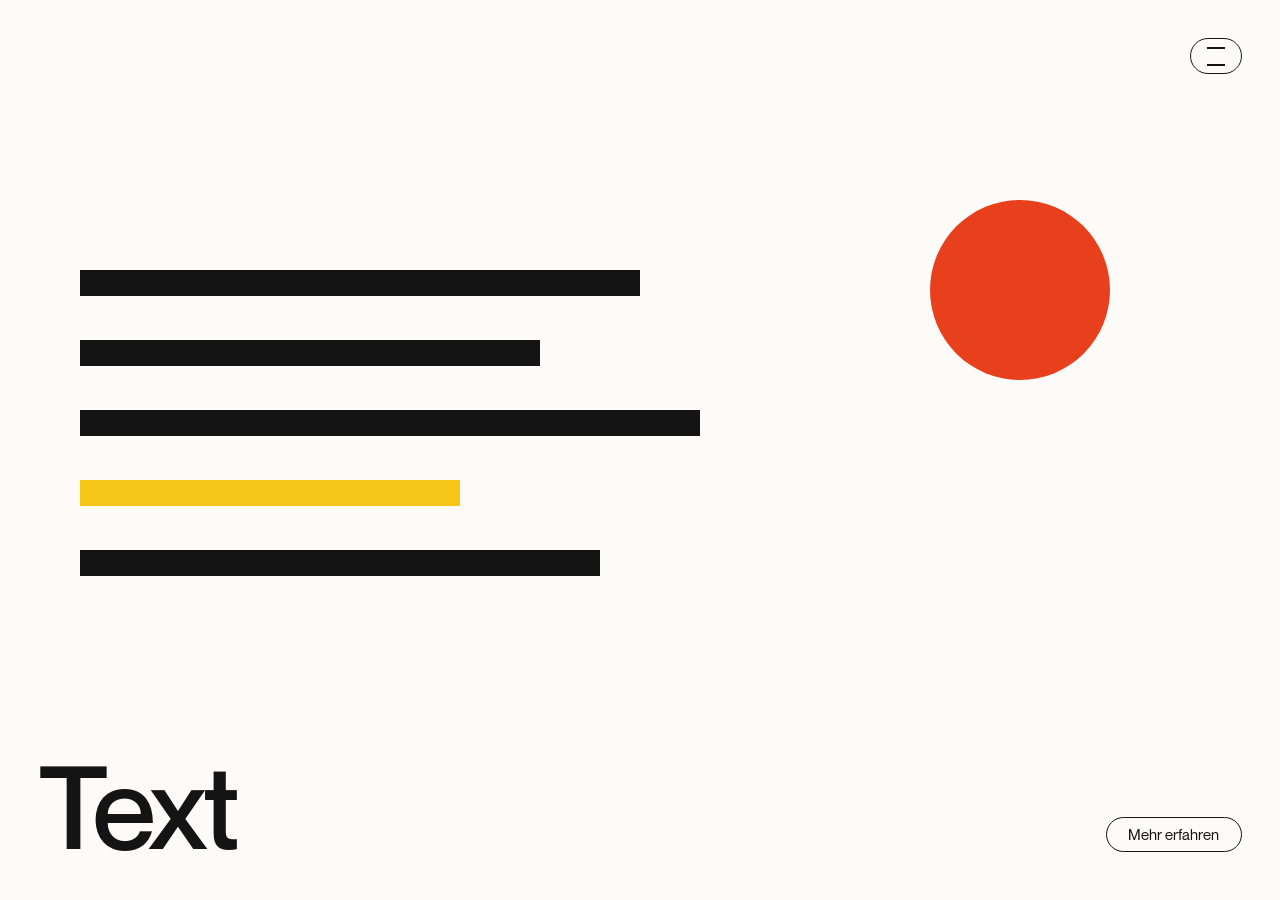
==== index.html @ 41379e9c "Startseite zeigt die drei Disziplinen: Text, Design, Musik Drei einrastende Sektionen mit eigener Ko" ====
<!doctype html>
<html lang="de">
	<head>
		<meta charset="utf-8" />
		<meta name="viewport" content="width=device-width, initial-scale=1" />
		<meta name="robots" content="noindex" />
		<title>Julian Thurner</title>
		<link rel="icon" href="favicon.svg" type="image/svg+xml" />
		<link rel="icon" href="favicon.png" type="image/png" sizes="96x96" />
		<link rel="apple-touch-icon" href="apple-touch-icon.png" />
		<link rel="stylesheet" href="styles.css" />
	</head>
	<body>
		<button class="menu-btn" aria-label="Menü" aria-expanded="false"></button>
		<nav class="overlay" aria-label="Hauptmenü">
			<a class="pill" href="/" aria-current="page">Arbeiten</a>
			<a class="pill" href="/about">Über</a>
			<a class="pill" href="/kontakt">Kontakt</a>
		</nav>

		<main class="snap">
			<!-- Text: Zeilen als schwarze Balken, der rote Punkt schwebt -->
			<section class="hero" id="text">
				<svg viewBox="0 0 1600 900" preserveAspectRatio="xMidYMid slice" aria-hidden="true">
					<g class="floaty">
						<circle cx="1180" cy="290" r="90" fill="var(--red)" />
					</g>
					<rect x="240" y="270" width="560" height="26" fill="var(--black)" />
					<rect x="240" y="340" width="460" height="26" fill="var(--black)" />
					<rect x="240" y="410" width="620" height="26" fill="var(--black)" />
					<rect x="240" y="480" width="380" height="26" fill="var(--yellow)" />
					<rect x="240" y="550" width="520" height="26" fill="var(--black)" />
				</svg>
				<h1>Text</h1>
				<button class="pill more" aria-expanded="false" aria-controls="text-info">Mehr erfahren</button>
				<div class="infobox" id="text-info">
					<div class="infobox-head">
						<h2>Text</h2>
						<span class="tag">Lyrik</span>
						<span class="tag">Prosa</span>
						<button class="close" aria-label="Schließen">×</button>
					</div>
					<p class="intro">
						Platzhaltertext: Hier folgt, was Worte hier sollen — eine kurze
						Einführung in die Textarbeiten.
					</p>
					<ul class="works-list">
						<li class="soon"><span class="idx">01</span> Erstes Projekt folgt</li>
						<li class="soon"><span class="idx">02</span> Zweites Projekt folgt</li>
					</ul>
				</div>
			</section>

			<!-- Design: die Bauhaus-Dreiheit Kreis, Quadrat, Dreieck -->
			<section class="hero on-blue" id="design">
				<svg viewBox="0 0 1600 900" preserveAspectRatio="xMidYMid slice" aria-hidden="true">
					<circle cx="560" cy="430" r="150" fill="var(--yellow)" />
					<rect class="spin" x="740" y="310" width="240" height="240" fill="var(--red)" />
					<path d="M 1060 550 L 1260 550 L 1160 380 Z" fill="var(--paper)" />
					<rect x="300" y="620" width="1000" height="7" fill="var(--paper)" />
				</svg>
				<h1>Design</h1>
				<button class="pill more" aria-expanded="false" aria-controls="design-info">Mehr erfahren</button>
				<div class="infobox" id="design-info">
					<div class="infobox-head">
						<h2>Design</h2>
						<span class="tag">3D</span>
						<span class="tag">Grafik</span>
						<span class="tag">Web</span>
						<button class="close" aria-label="Schließen">×</button>
					</div>
					<p class="intro">
						Platzhaltertext: Hier folgt eine kurze Einführung in die
						Designarbeiten.
					</p>
					<ul class="works-list">
						<li><span class="idx">01</span> Pendulum</li>
						<li><span class="idx">02</span> Mementum</li>
						<li><span class="idx">03</span> Liquid Pattern</li>
						<li><span class="idx">04</span> Das Eventcatering</li>
					</ul>
				</div>
			</section>

			<!-- Musik: Balken wie ein Pegel, dazu der gelbe Ton -->
			<section class="hero on-black" id="musik">
				<svg viewBox="0 0 1600 900" preserveAspectRatio="xMidYMid slice" aria-hidden="true">
					<g class="eq">
						<rect x="480" y="330" width="44" height="320" fill="var(--paper)" />
						<rect x="590" y="260" width="44" height="390" fill="var(--yellow)" />
						<rect x="700" y="380" width="44" height="270" fill="var(--paper)" />
						<rect x="810" y="300" width="44" height="350" fill="var(--paper)" />
						<rect x="920" y="240" width="44" height="410" fill="var(--yellow)" />
						<rect x="1030" y="360" width="44" height="290" fill="var(--paper)" />
					</g>
					<circle cx="1180" cy="320" r="60" fill="var(--red)" />
					<rect x="420" y="650" width="760" height="7" fill="var(--paper)" />
				</svg>
				<h1>Musik</h1>
				<button class="pill more" aria-expanded="false" aria-controls="musik-info">Mehr erfahren</button>
				<div class="infobox" id="musik-info">
					<div class="infobox-head">
						<h2>Musik</h2>
						<span class="tag">Komposition</span>
						<span class="tag">Sound</span>
						<button class="close" aria-label="Schließen">×</button>
					</div>
					<p class="intro">
						Platzhaltertext: Hier folgt eine kurze Einführung in die
						Musikarbeiten — bald auch zum Anhören direkt auf der Seite.
					</p>
					<ul class="works-list">
						<li class="soon"><span class="idx">01</span> Erstes Projekt folgt</li>
						<li class="soon"><span class="idx">02</span> Zweites Projekt folgt</li>
					</ul>
				</div>
			</section>
		</main>

		<script src="script.js"></script>
	</body>
</html>
---- styles.css ----
/* Reduziertes Bauhaus, Kandinsky-Farben — Aufbau nach der Webflow-Vorlage */

@font-face {
	font-family: "Neue Montreal";
	src: url("fonts/NeueMontreal-Regular.otf") format("opentype");
	font-weight: 400;
	font-style: normal;
	font-display: swap;
}
@font-face {
	font-family: "Neue Montreal";
	src: url("fonts/NeueMontreal-Medium.otf") format("opentype");
	font-weight: 500;
	font-style: normal;
	font-display: swap;
}

:root {
	--paper: #fcfbf8;
	--black: #141414;
	--blue: #2440c9;
	--red: #e8401c;
	--yellow: #f5c518;
	--line: 1.5px;
	--pad: clamp(1.25rem, 3vw, 2.5rem);
}

* {
	box-sizing: border-box;
}
html {
	-webkit-text-size-adjust: 100%;
	text-size-adjust: 100%;
	scroll-behavior: smooth;
}
body {
	margin: 0;
	background: var(--paper);
	color: var(--black);
	font-family: "Neue Montreal", ui-sans-serif, system-ui, sans-serif;
	font-weight: 400;
	line-height: 1.5;
	-webkit-font-smoothing: antialiased;
	-moz-osx-font-smoothing: grayscale;
}
body.menu-open {
	overflow: hidden;
}

/* Pillen: die eine Grundform der Vorlage */
.pill {
	display: inline-block;
	border: var(--line) solid currentColor;
	border-radius: 999px;
	padding: 0.5em 1.4em;
	color: inherit;
	text-decoration: none;
	font-size: 0.95rem;
	background: none;
	font-family: inherit;
	cursor: pointer;
}
.pill:hover {
	background: var(--yellow);
	color: var(--black);
	border-color: var(--black);
}

/* Menü: runder Knopf oben rechts, schwarzes Vollbild-Overlay */
.menu-btn {
	position: fixed;
	top: var(--pad);
	right: var(--pad);
	z-index: 30;
	width: 52px;
	height: 36px;
	border: var(--line) solid var(--black);
	border-radius: 999px;
	background: var(--paper);
	cursor: pointer;
	display: grid;
	place-items: center;
	gap: 0;
	padding: 0;
}
.menu-btn::before,
.menu-btn::after {
	content: "";
	width: 18px;
	height: var(--line);
	background: var(--black);
	margin: 2.5px 0;
	transition: transform 0.25s ease;
}
body.menu-open .menu-btn::before {
	transform: translateY(3.25px) rotate(45deg);
}
body.menu-open .menu-btn::after {
	transform: translateY(-3.25px) rotate(-45deg);
}
.overlay {
	position: fixed;
	inset: 0;
	z-index: 20;
	background: var(--black);
	color: var(--paper);
	display: grid;
	align-content: end;
	justify-items: start;
	gap: 1rem;
	padding: var(--pad);
	visibility: hidden;
	opacity: 0;
	transition: opacity 0.25s ease, visibility 0.25s ease;
}
body.menu-open .overlay {
	visibility: visible;
	opacity: 1;
}
.overlay a {
	font-size: clamp(1.6rem, 4vw, 2.6rem);
	font-weight: 500;
	padding: 0.35em 1em;
}
.overlay a[aria-current="page"] {
	color: var(--yellow);
}

/* Arbeiten: Scroll-Container, in dem jede Sektion einrastet */
main.snap {
	height: 100svh;
	overflow-y: auto;
	scroll-snap-type: y mandatory;
	overscroll-behavior: none;
}
.hero {
	scroll-snap-align: start;
	position: relative;
	height: 100svh;
	display: flex;
	align-items: flex-end;
	justify-content: space-between;
	gap: 1rem;
	padding: var(--pad);
	overflow: hidden;
}
.hero > svg {
	position: absolute;
	inset: 0;
	width: 100%;
	height: 100%;
}
.hero h1,
.hero .more {
	position: relative;
	z-index: 1;
}
.hero h1 {
	margin: 0;
	font-weight: 500;
	font-size: clamp(2.8rem, 9vw, 8rem);
	line-height: 0.95;
	letter-spacing: -0.03em;
	max-width: 12ch;
}
.hero .more {
	flex: none;
	margin-bottom: 0.6rem;
}
.hero.on-blue {
	background: var(--blue);
	color: var(--paper);
}
.hero.on-black {
	background: var(--black);
	color: var(--paper);
}
.hero.on-red {
	background: var(--red);
	color: var(--paper);
}

/* Infobox: Panel, das im Hero von unten hochfährt;
   oben bleibt ein Streifen des Bilds sichtbar */
.infobox {
	position: absolute;
	left: 0;
	right: 0;
	bottom: 0;
	height: calc(100% - 3.5rem);
	z-index: 2;
	background: var(--paper);
	color: var(--black);
	border-radius: 14px 14px 0 0;
	padding: var(--pad);
	display: grid;
	align-content: start;
	gap: 2.5rem;
	overflow-y: auto;
	transform: translateY(103%);
	transition: transform 0.5s cubic-bezier(0.33, 1, 0.36, 1);
}
.hero.open .infobox {
	transform: translateY(0);
}
.infobox-head {
	display: flex;
	align-items: center;
	gap: 1.25rem;
}
.infobox h2 {
	margin: 0;
	font-weight: 500;
	font-size: clamp(1.8rem, 4vw, 3.2rem);
	line-height: 1;
	letter-spacing: -0.02em;
}
.infobox .tag {
	font-size: 0.8rem;
	letter-spacing: 0.04em;
	border: var(--line) solid var(--black);
	border-radius: 999px;
	padding: 0.3em 1em;
}
.infobox .close {
	margin-left: auto;
	border: 0;
	background: none;
	color: inherit;
	font: inherit;
	font-size: 1.8rem;
	line-height: 1;
	cursor: pointer;
	padding: 0.2em 0.4em;
}
.infobox .close:hover {
	color: var(--red);
}
.infobox .cols {
	display: grid;
	grid-template-columns: repeat(auto-fit, minmax(280px, 1fr));
	gap: 2rem;
	max-width: 72rem;
}
.infobox .cols p,
.infobox .intro {
	margin: 0;
	max-width: 40rem;
}

/* Werkliste im Panel */
.works-list {
	list-style: none;
	margin: 0;
	padding: 0;
	max-width: 72rem;
}
.works-list li {
	display: flex;
	align-items: baseline;
	gap: 1.25rem;
	padding: 1.1rem 0;
	border-bottom: var(--line) solid var(--black);
	font-size: clamp(1.3rem, 2.6vw, 2rem);
	font-weight: 500;
	letter-spacing: -0.01em;
}
.works-list li:first-child {
	border-top: var(--line) solid var(--black);
}
.works-list .idx {
	font-size: 0.85rem;
	font-weight: 400;
	letter-spacing: 0.05em;
}
.works-list li.soon {
	font-weight: 400;
	opacity: 0.45;
}

/* Unterseiten */
.page {
	min-height: 100svh;
	padding: var(--pad);
	display: grid;
	align-content: end;
	gap: 2.5rem;
}
.page.center {
	align-content: center;
}
.page h1 {
	font-weight: 500;
	font-size: clamp(2.6rem, 7vw, 6rem);
	line-height: 0.95;
	letter-spacing: -0.03em;
	margin: 0;
}
.page .accent {
	width: clamp(3rem, 8vw, 6rem);
	height: clamp(3rem, 8vw, 6rem);
}
.page .cols {
	display: grid;
	grid-template-columns: repeat(auto-fit, minmax(260px, 1fr));
	gap: 2rem;
	max-width: 70rem;
}
.page .cols p {
	margin: 0;
	max-width: 38rem;
}
.page a {
	color: inherit;
}

/* Kontakt: große Zeilen-Labels, Linie statt Kasten, Senden unten rechts */
form.contact {
	display: grid;
	gap: 2.4rem;
	width: min(100%, 46rem);
	margin-inline: auto;
}
form.contact label {
	display: grid;
	grid-template-columns: minmax(9ch, auto) 1fr;
	align-items: end;
	gap: 1.5rem;
	font-size: clamp(1.4rem, 3vw, 2.1rem);
	font-weight: 400;
	letter-spacing: 0.02em;
}
form.contact input,
form.contact textarea {
	border: 0;
	border-bottom: var(--line) solid var(--black);
	background: none;
	font: inherit;
	font-size: 1.05rem;
	color: inherit;
	padding: 0.35em 0;
	border-radius: 0;
	min-width: 0;
}
form.contact textarea {
	min-height: 6.5rem;
	resize: vertical;
}
form.contact input:focus-visible,
form.contact textarea:focus-visible {
	outline: none;
	border-bottom-color: var(--blue);
	box-shadow: 0 var(--line) 0 0 var(--blue);
}
form.contact button {
	justify-self: end;
	font-size: 1.05rem;
}

@media (max-width: 540px) {
	form.contact label {
		grid-template-columns: 1fr;
		align-items: start;
		gap: 0.4rem;
	}
}

@media (prefers-reduced-motion: reduce) {
	.swing,
	.lean,
	.turn,
	.floaty,
	.spin,
	.eq rect {
		animation: none;
	}
	html {
		scroll-behavior: auto;
	}
	.overlay,
	.menu-btn::before,
	.menu-btn::after,
	.infobox {
		transition: none;
	}
}

/* Kompositionen: wenig, langsam */
.swing {
	transform-origin: 800px 0;
	animation: swing 5.2s ease-in-out infinite alternate;
}
@keyframes swing {
	from {
		transform: rotate(-7deg);
	}
	to {
		transform: rotate(7deg);
	}
}
.lean {
	transform-origin: 620px 760px;
	animation: lean 7s ease-in-out infinite alternate;
}
@keyframes lean {
	from {
		transform: rotate(0deg);
	}
	to {
		transform: rotate(-10deg);
	}
}
.turn {
	transform-origin: 800px 450px;
	animation: turn 90s linear infinite;
}
@keyframes turn {
	to {
		transform: rotate(360deg);
	}
}
.floaty {
	animation: floaty 9s ease-in-out infinite alternate;
}
@keyframes floaty {
	from {
		transform: translateY(0);
	}
	to {
		transform: translateY(-26px);
	}
}
.spin {
	transform-box: fill-box;
	transform-origin: center;
	animation: turn 70s linear infinite;
}
.eq rect {
	transform-box: fill-box;
	transform-origin: center bottom;
	animation: eq ease-in-out infinite alternate;
}
.eq rect:nth-of-type(1) { animation-duration: 2.3s; }
.eq rect:nth-of-type(2) { animation-duration: 1.7s; animation-delay: -0.6s; }
.eq rect:nth-of-type(3) { animation-duration: 2.9s; animation-delay: -1.1s; }
.eq rect:nth-of-type(4) { animation-duration: 1.9s; animation-delay: -0.3s; }
.eq rect:nth-of-type(5) { animation-duration: 2.5s; animation-delay: -1.6s; }
.eq rect:nth-of-type(6) { animation-duration: 2.1s; animation-delay: -0.9s; }
@keyframes eq {
	from {
		transform: scaleY(0.25);
	}
	to {
		transform: scaleY(1);
	}
}

:focus-visible {
	outline: 2px solid var(--blue);
	outline-offset: 3px;
}
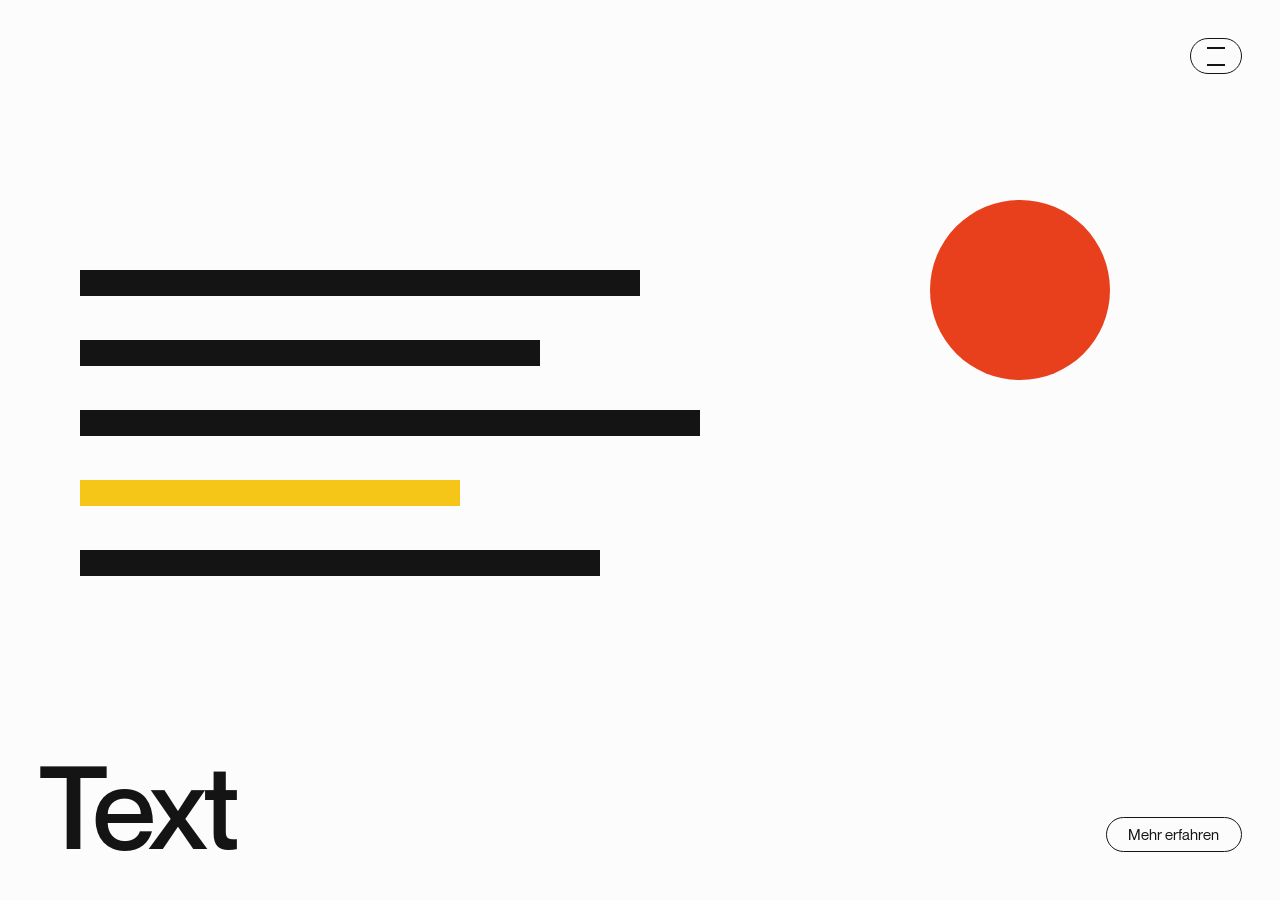
==== commit 3c638e9c: "Drei echte Aufnahmen eingespielt, Improvisationen heißen untitled Die Journal-Aufnahmen vom 16., 22." ====
--- a/index.html
+++ b/index.html
@@ -14,6 +14,7 @@
 		<button class="menu-btn" aria-label="Menü" aria-expanded="false"></button>
 		<nav class="overlay" aria-label="Hauptmenü">
 			<a class="pill" href="/" aria-current="page">Arbeiten</a>
+			<a class="pill" href="/musik">Musik</a>
 			<a class="pill" href="/about">Über</a>
 			<a class="pill" href="/kontakt">Kontakt</a>
 		</nav>
@@ -107,12 +108,15 @@
 					</div>
 					<p class="intro">
 						Platzhaltertext: Hier folgt eine kurze Einführung in die
-						Musikarbeiten — bald auch zum Anhören direkt auf der Seite.
+						Musikarbeiten.
 					</p>
 					<ul class="works-list">
-						<li class="soon"><span class="idx">01</span> Erstes Projekt folgt</li>
-						<li class="soon"><span class="idx">02</span> Zweites Projekt folgt</li>
+						<li><span class="idx">01</span> 18.11.2026 <span class="paren">(</span>untitled<span class="paren">)</span></li>
+						<li><span class="idx">02</span> Consolation No. 3 <span class="paren">(</span>Liszt<span class="paren">)</span></li>
+						<li><span class="idx">03</span> 14.10.2026 <span class="paren">(</span>untitled<span class="paren">)</span></li>
+						<li><span class="idx">04</span> 14.10.2026 <span class="paren">(</span>untitled<span class="paren">)</span></li>
 					</ul>
+					<a class="pill" href="/musik">Zum Anhören</a>
 				</div>
 			</section>
 		</main>
--- a/styles.css
+++ b/styles.css
@@ -1,5 +1,12 @@
 /* Reduziertes Bauhaus, Kandinsky-Farben — Aufbau nach der Webflow-Vorlage */
 
+@font-face {
+	font-family: "Neue Montreal";
+	src: url("fonts/NeueMontreal-Light.otf") format("opentype");
+	font-weight: 300;
+	font-style: normal;
+	font-display: swap;
+}
 @font-face {
 	font-family: "Neue Montreal";
 	src: url("fonts/NeueMontreal-Regular.otf") format("opentype");
@@ -16,7 +23,7 @@
 }
 
 :root {
-	--paper: #fcfbf8;
+	--paper: #fcfcfc;
 	--black: #141414;
 	--blue: #2440c9;
 	--red: #e8401c;
@@ -314,6 +321,69 @@
 	color: inherit;
 }
 
+/* Hörseite: große Titel links, kleines "play" rechts, viel Luft */
+.listen {
+	align-content: start;
+	gap: 0;
+	padding-top: var(--pad);
+}
+.listen-head {
+	display: flex;
+	justify-content: space-between;
+	font-family: ui-monospace, "SF Mono", Menlo, monospace;
+	font-size: 0.72rem;
+	letter-spacing: 0.06em;
+	margin-bottom: clamp(3rem, 12vh, 8rem);
+	/* rechts Platz für den Menüknopf */
+	padding-right: 5.5rem;
+}
+.tracks {
+	list-style: none;
+	margin: 0;
+	padding: 0;
+	display: grid;
+	gap: clamp(1.2rem, 4.5vh, 3rem);
+}
+.track {
+	position: relative;
+	display: flex;
+	align-items: baseline;
+	justify-content: space-between;
+	gap: 2rem;
+}
+.t-title {
+	font-size: clamp(1.9rem, 5vw, 4.2rem);
+	letter-spacing: -0.02em;
+	line-height: 1.1;
+}
+/* Klammern im Light-Schnitt */
+.paren {
+	font-weight: 300;
+}
+.t-btn {
+	border: 0;
+	background: none;
+	font: inherit;
+	font-size: 0.95rem;
+	color: inherit;
+	cursor: pointer;
+	padding: 0.3em 0;
+	flex: none;
+}
+.t-btn:hover {
+	text-decoration: underline;
+	text-underline-offset: 0.25em;
+}
+.track .t-bar {
+	position: absolute;
+	left: 0;
+	bottom: -0.35rem;
+	height: 3px;
+	width: var(--p, 0%);
+	background: var(--red);
+	pointer-events: none;
+}
+
 /* Kontakt: große Zeilen-Labels, Linie statt Kasten, Senden unten rechts */
 form.contact {
 	display: grid;
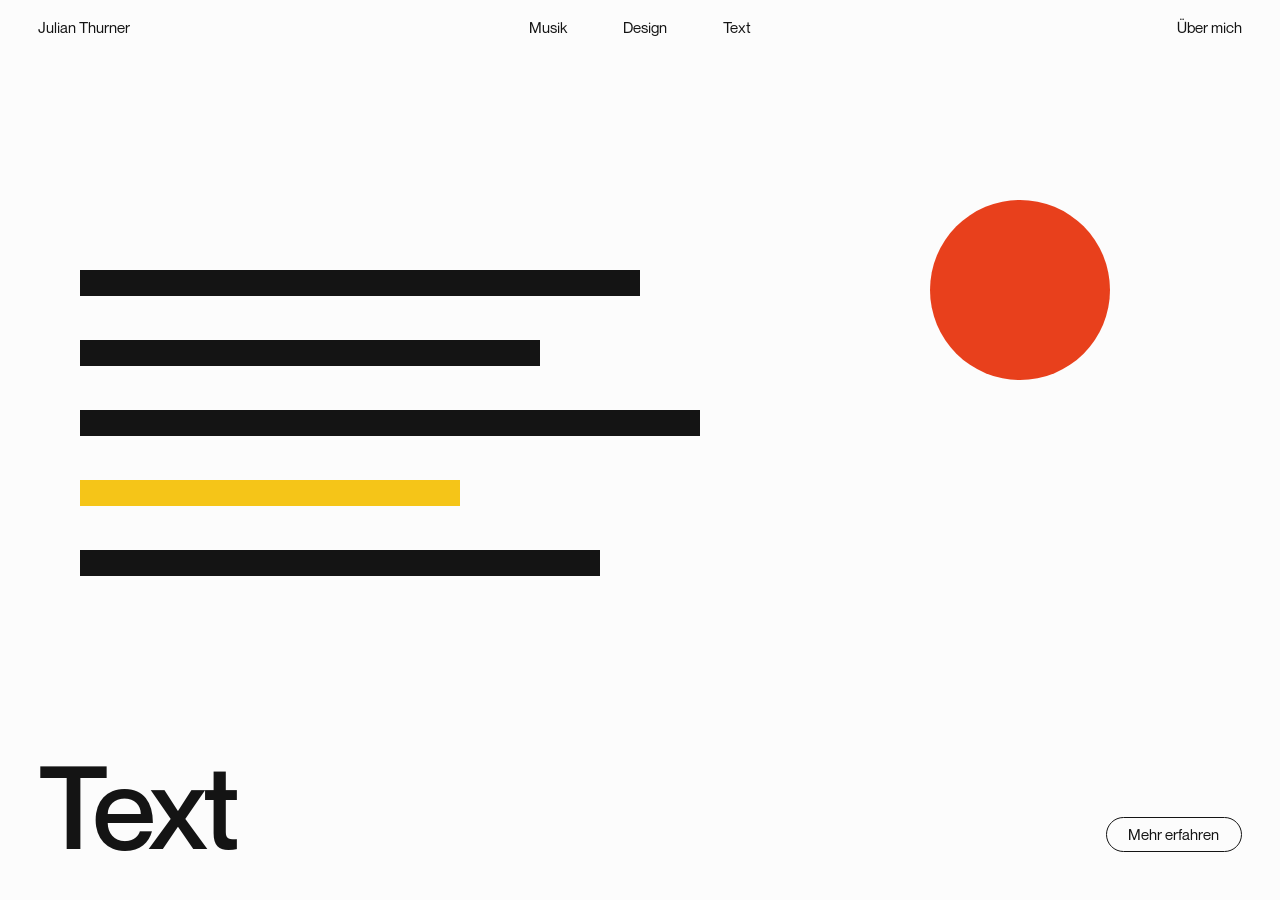
==== commit 9a4c2fae: "Jukebox-Hörmodus, Punkt-Visuals, Watte-Gefühl, feste Menüleiste Beim Abspielen blendet erst die List" ====
--- a/index.html
+++ b/index.html
@@ -11,13 +11,16 @@
 		<link rel="stylesheet" href="styles.css" />
 	</head>
 	<body>
-		<button class="menu-btn" aria-label="Menü" aria-expanded="false"></button>
-		<nav class="overlay" aria-label="Hauptmenü">
-			<a class="pill" href="/" aria-current="page">Arbeiten</a>
-			<a class="pill" href="/musik">Musik</a>
-			<a class="pill" href="/about">Über</a>
-			<a class="pill" href="/kontakt">Kontakt</a>
-		</nav>
+		<header class="topbar">
+			<a class="wordmark" href="/">Julian Thurner</a>
+			<nav>
+				<a href="/musik">Musik</a>
+				<a href="/#design">Design</a>
+				<a href="/#text">Text</a>
+			</nav>
+			<a href="/about">Über mich</a>
+		</header>
+		<div id="cursor" aria-hidden="true"></div>
 
 		<main class="snap">
 			<!-- Text: Zeilen als schwarze Balken, der rote Punkt schwebt -->
@@ -111,10 +114,10 @@
 						Musikarbeiten.
 					</p>
 					<ul class="works-list">
-						<li><span class="idx">01</span> 18.11.2026 <span class="paren">(</span>untitled<span class="paren">)</span></li>
+						<li><span class="idx">01</span> untitled <span class="paren">(</span>18.11.2026<span class="paren">)</span></li>
 						<li><span class="idx">02</span> Consolation No. 3 <span class="paren">(</span>Liszt<span class="paren">)</span></li>
-						<li><span class="idx">03</span> 14.10.2026 <span class="paren">(</span>untitled<span class="paren">)</span></li>
-						<li><span class="idx">04</span> 14.10.2026 <span class="paren">(</span>untitled<span class="paren">)</span></li>
+						<li><span class="idx">03</span> untitled <span class="paren">(</span>14.10.2026<span class="paren">)</span></li>
+						<li><span class="idx">04</span> untitled <span class="paren">(</span>14.10.2026<span class="paren">)</span></li>
 					</ul>
 					<a class="pill" href="/musik">Zum Anhören</a>
 				</div>
--- a/styles.css
+++ b/styles.css
@@ -50,7 +50,8 @@
 	-webkit-font-smoothing: antialiased;
 	-moz-osx-font-smoothing: grayscale;
 }
-body.menu-open {
+body.menu-open,
+body.listening {
 	overflow: hidden;
 }
 
@@ -73,64 +74,35 @@
 	border-color: var(--black);
 }
 
-/* Menü: runder Knopf oben rechts, schwarzes Vollbild-Overlay */
-.menu-btn {
+/* Feste Menüleiste oben: Name links, Disziplinen mittig, Über rechts */
+.topbar {
 	position: fixed;
-	top: var(--pad);
-	right: var(--pad);
+	inset: 0 0 auto 0;
 	z-index: 30;
-	width: 52px;
-	height: 36px;
-	border: var(--line) solid var(--black);
-	border-radius: 999px;
+	display: flex;
+	justify-content: space-between;
+	align-items: center;
+	padding: 1rem var(--pad);
 	background: var(--paper);
-	cursor: pointer;
-	display: grid;
-	place-items: center;
-	gap: 0;
-	padding: 0;
-}
-.menu-btn::before,
-.menu-btn::after {
-	content: "";
-	width: 18px;
-	height: var(--line);
-	background: var(--black);
-	margin: 2.5px 0;
-	transition: transform 0.25s ease;
-}
-body.menu-open .menu-btn::before {
-	transform: translateY(3.25px) rotate(45deg);
-}
-body.menu-open .menu-btn::after {
-	transform: translateY(-3.25px) rotate(-45deg);
-}
-.overlay {
-	position: fixed;
-	inset: 0;
-	z-index: 20;
-	background: var(--black);
-	color: var(--paper);
-	display: grid;
-	align-content: end;
-	justify-items: start;
-	gap: 1rem;
-	padding: var(--pad);
-	visibility: hidden;
-	opacity: 0;
-	transition: opacity 0.25s ease, visibility 0.25s ease;
-}
-body.menu-open .overlay {
-	visibility: visible;
-	opacity: 1;
-}
-.overlay a {
-	font-size: clamp(1.6rem, 4vw, 2.6rem);
+	font-size: 0.95rem;
+}
+.topbar a {
+	color: inherit;
+	text-decoration: none;
+}
+.topbar a:hover {
+	text-decoration: underline;
+	text-underline-offset: 0.25em;
+}
+.topbar nav {
+	position: absolute;
+	left: 50%;
+	transform: translateX(-50%);
+	display: flex;
+	gap: clamp(1.25rem, 5vw, 3.5rem);
+}
+.topbar a[aria-current="page"] {
 	font-weight: 500;
-	padding: 0.35em 1em;
-}
-.overlay a[aria-current="page"] {
-	color: var(--yellow);
 }
 
 /* Arbeiten: Scroll-Container, in dem jede Sektion einrastet */
@@ -289,6 +261,7 @@
 .page {
 	min-height: 100svh;
 	padding: var(--pad);
+	padding-top: calc(var(--pad) + 2.6rem);
 	display: grid;
 	align-content: end;
 	gap: 2.5rem;
@@ -326,6 +299,51 @@
 	align-content: start;
 	gap: 0;
 	padding-top: var(--pad);
+	/* kein eigener Stapelkontext: der Differenz-Modus der laufenden
+	   Zeile muss die p5-Leinwand dahinter sehen können */
+	position: relative;
+}
+
+/* Hörmodus: die Liste blendet langsam aus, nur der laufende Titel
+   bleibt, dahinter erscheint das p5-Visual */
+#viz {
+	position: fixed;
+	inset: 0;
+	z-index: 0;
+	opacity: 0;
+	transition: opacity 2.4s ease;
+	pointer-events: none;
+}
+body.viz-in #viz {
+	opacity: 1;
+	transition: opacity 1.2s ease;
+}
+/* Rückweg (Pause) deutlich weicher als der Hinweg */
+.listen-head {
+	transition: opacity 2.2s ease;
+}
+.track {
+	transition: opacity 2.2s ease, transform 0.9s cubic-bezier(0.33, 1, 0.36, 1);
+}
+body.listening .listen-head,
+body.listening .track {
+	transition: opacity 1.1s ease, transform 0.9s cubic-bezier(0.33, 1, 0.36, 1);
+}
+body.listening .listen-head,
+body.listening .track:not(.current) {
+	opacity: 0;
+	pointer-events: none;
+}
+/* lesbar auf jedem Visual: Differenz-Modus macht die Zeile
+   auf dunklem Grund weiß, auf hellem dunkel */
+body.listening .track.current {
+	position: relative;
+	z-index: 2;
+	color: #fff;
+	mix-blend-mode: difference;
+}
+body.listening .track.current .t-bar {
+	background: #fff;
 }
 .listen-head {
 	display: flex;
@@ -334,13 +352,13 @@
 	font-size: 0.72rem;
 	letter-spacing: 0.06em;
 	margin-bottom: clamp(3rem, 12vh, 8rem);
-	/* rechts Platz für den Menüknopf */
-	padding-right: 5.5rem;
 }
 .tracks {
 	list-style: none;
 	margin: 0;
-	padding: 0;
+	/* Puffer oben und unten: jede Zeile kann per Scrollen exakt in
+	   der Bildschirmmitte stehen, auch die erste und die letzte */
+	padding: max(0px, calc(50svh - 10rem)) 0 50svh;
 	display: grid;
 	gap: clamp(1.2rem, 4.5vh, 3rem);
 }
@@ -525,6 +543,34 @@
 	}
 }
 
+/* Eigener Cursor: schwarzer Punkt, zieht wie durch Watte hinterher */
+@media (pointer: fine) {
+	html,
+	body,
+	a,
+	button {
+		cursor: none;
+	}
+}
+#cursor {
+	position: fixed;
+	top: 0;
+	left: 0;
+	width: 10px;
+	height: 10px;
+	border-radius: 50%;
+	background: var(--black);
+	pointer-events: none;
+	opacity: 0;
+	transition: opacity 0.3s ease;
+	z-index: 40;
+}
+@media (pointer: coarse) {
+	#cursor {
+		display: none;
+	}
+}
+
 :focus-visible {
 	outline: 2px solid var(--blue);
 	outline-offset: 3px;
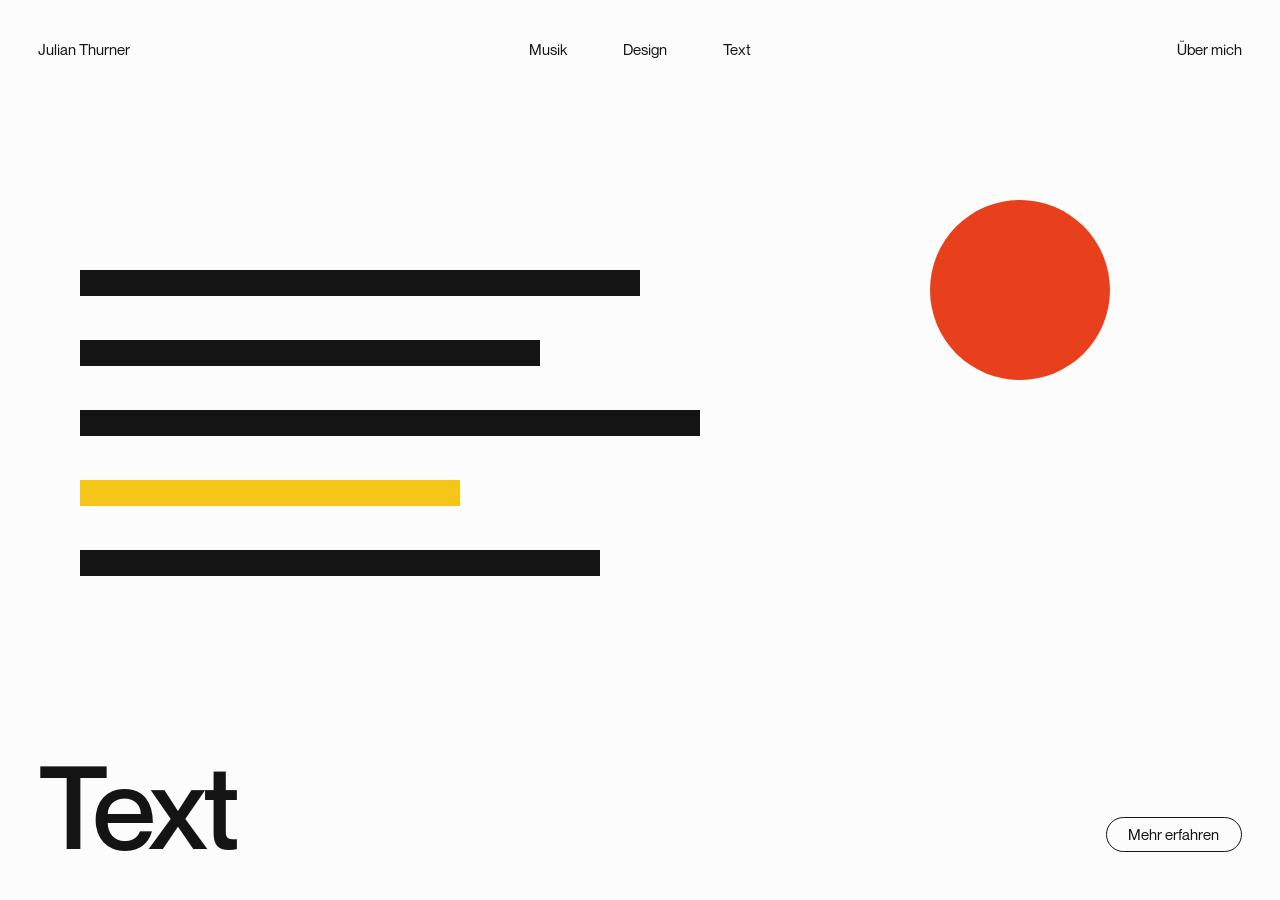
==== commit c45b51fe: "Leseseite /text in ABC Otto Light, echtes Lenis statt Eigenbau Neue Seite nach dem Mock: Serifentext" ====
--- a/index.html
+++ b/index.html
@@ -16,7 +16,7 @@
 			<nav>
 				<a href="/musik">Musik</a>
 				<a href="/#design">Design</a>
-				<a href="/#text">Text</a>
+				<a href="/text">Text</a>
 			</nav>
 			<a href="/about">Über mich</a>
 		</header>
--- a/styles.css
+++ b/styles.css
@@ -18,6 +18,13 @@
 	font-family: "Neue Montreal";
 	src: url("fonts/NeueMontreal-Medium.otf") format("opentype");
 	font-weight: 500;
+	font-style: normal;
+	font-display: swap;
+}
+@font-face {
+	font-family: "Neue Montreal";
+	src: url("fonts/NeueMontreal-Bold.otf") format("opentype");
+	font-weight: 700;
 	font-style: normal;
 	font-display: swap;
 }
@@ -38,7 +45,6 @@
 html {
 	-webkit-text-size-adjust: 100%;
 	text-size-adjust: 100%;
-	scroll-behavior: smooth;
 }
 body {
 	margin: 0;
@@ -82,8 +88,7 @@
 	display: flex;
 	justify-content: space-between;
 	align-items: center;
-	padding: 1rem var(--pad);
-	background: var(--paper);
+	padding: var(--pad);
 	font-size: 0.95rem;
 }
 .topbar a {
@@ -102,7 +107,7 @@
 	gap: clamp(1.25rem, 5vw, 3.5rem);
 }
 .topbar a[aria-current="page"] {
-	font-weight: 500;
+	font-weight: 700;
 }
 
 /* Arbeiten: Scroll-Container, in dem jede Sektion einrastet */
@@ -402,6 +407,44 @@
 	pointer-events: none;
 }
 
+@font-face {
+	font-family: "ABC Otto";
+	src: url("fonts/ABCOtto-Light-Trial.otf") format("opentype");
+	font-weight: 300;
+	font-style: normal;
+	font-display: swap;
+}
+@font-face {
+	font-family: "ABC Otto";
+	src: url("fonts/ABCOtto-LightItalic-Trial.otf") format("opentype");
+	font-weight: 300;
+	font-style: italic;
+	font-display: swap;
+}
+
+/* Leseseite: Serife, ruhige Spalte, Titel in Textgröße */
+.reading {
+	display: block;
+	font-family: "ABC Otto", Georgia, "Times New Roman", serif;
+	font-weight: 300;
+	font-size: clamp(1.25rem, 2.3vw, 2rem);
+	line-height: 1.45;
+}
+.reading article {
+	max-width: 30em;
+	margin-top: clamp(2rem, 8vh, 6rem);
+}
+.reading h1 {
+	font-size: inherit;
+	font-weight: 400;
+	line-height: inherit;
+	letter-spacing: 0;
+	margin: 0 0 1.45em;
+}
+.reading p {
+	margin: 0 0 1.45em;
+}
+
 /* Kontakt: große Zeilen-Labels, Linie statt Kasten, Senden unten rechts */
 form.contact {
 	display: grid;
@@ -461,9 +504,6 @@
 	.spin,
 	.eq rect {
 		animation: none;
-	}
-	html {
-		scroll-behavior: auto;
 	}
 	.overlay,
 	.menu-btn::before,
